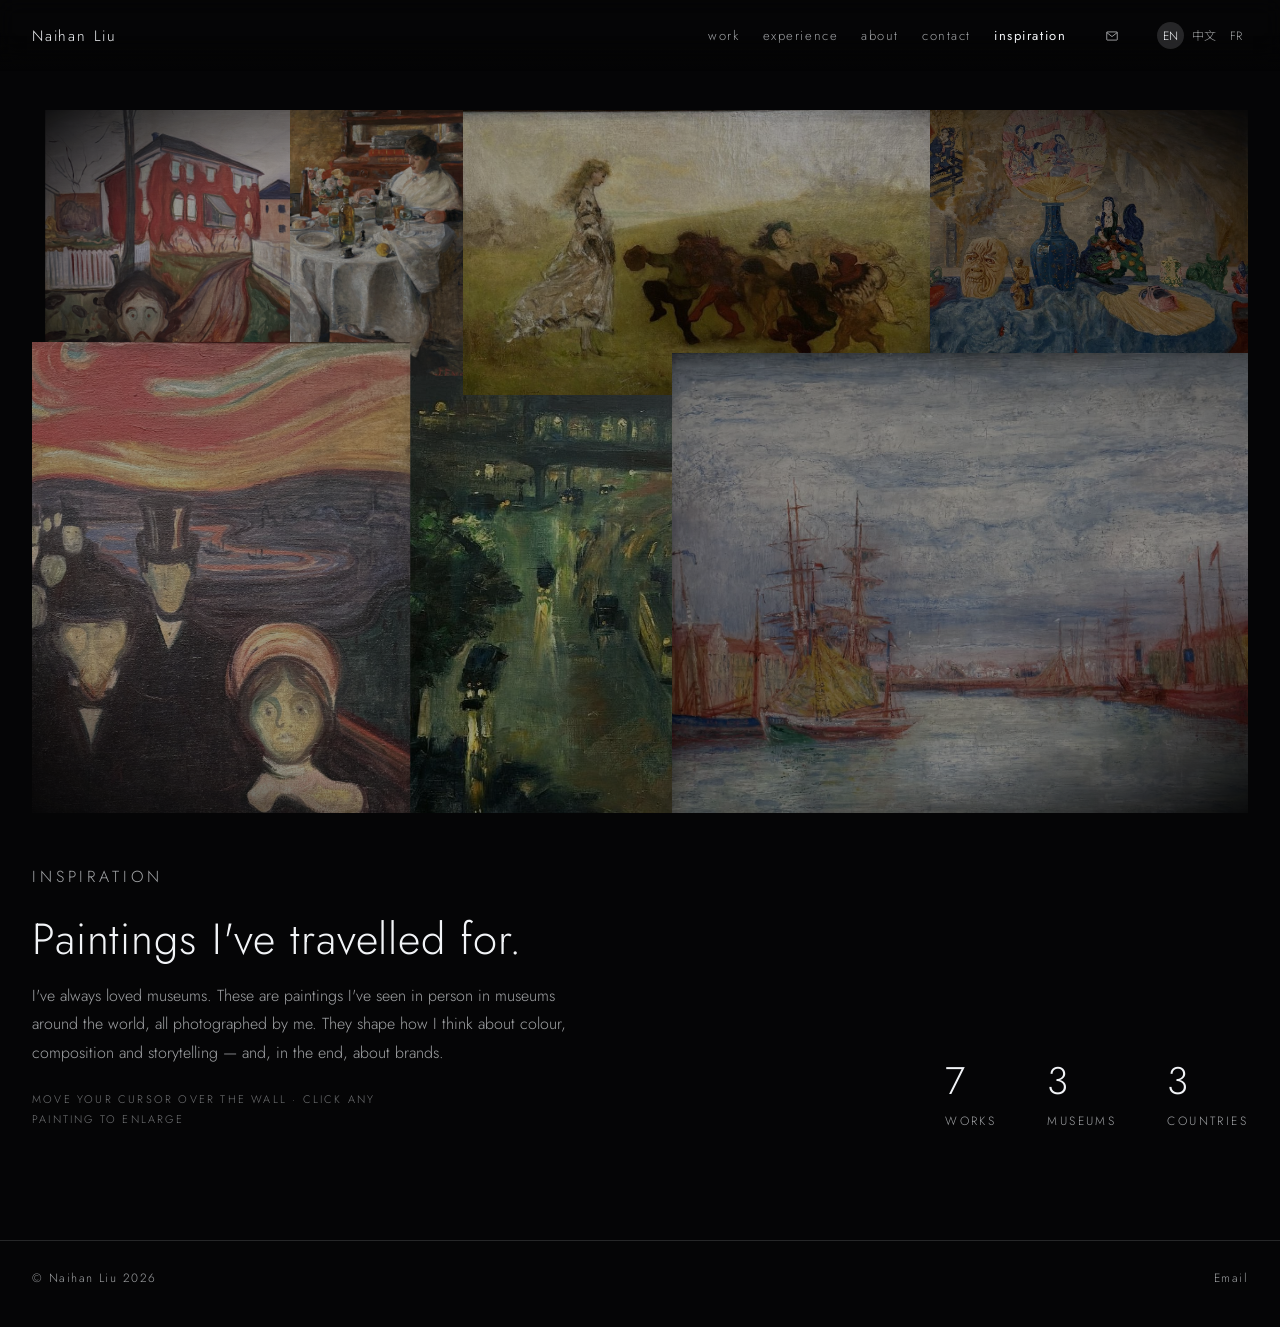
==== inspiration.html @ 90cc5fad "Add inspiration page: museum paintings collage with spotlight Co-Authored-By: Claude Opus 5.5 <norep" ====
<!doctype html>
<html lang="en" data-theme="dark">
<head>
<meta charset="utf-8">
<meta name="viewport" content="width=device-width, initial-scale=1">
<title>Inspiration — Naihan Liu</title>
<meta name="description" content="Paintings Naihan Liu has photographed in museums around the world.">
<link rel="canonical" href="https://naihan-liu.github.io/inspiration.html">
<meta property="og:title" content="Inspiration — Naihan Liu">
<meta property="og:url" content="https://naihan-liu.github.io/inspiration.html">
<link rel="preconnect" href="https://fonts.googleapis.com">
<link rel="preconnect" href="https://fonts.gstatic.com" crossorigin>
<link href="https://fonts.googleapis.com/css2?family=Jost:ital,wght@0,300;0,400;0,500;1,300&family=Noto+Sans+SC:wght@300;400&display=swap" rel="stylesheet">
<link rel="stylesheet" href="style.css">
<style>
  /* This page is always dark */
  :root[data-theme="dark"]{--paper:#050506;--card:#141518}
  header{background:linear-gradient(var(--paper) 40%,transparent)}
  .theme-btn{display:none}

  /* ============ Collage wall ============ */
  .wall-wrap{padding:110px var(--edge) 40px}
  .wall{position:relative;width:100%;
        -webkit-mask-image:radial-gradient(ellipse 75% 70% at 50% 50%,#000 72%,transparent 100%);
                mask-image:radial-gradient(ellipse 75% 70% at 50% 50%,#000 72%,transparent 100%)}
  .tile{position:absolute;display:block;padding:0;border:0;background:#111;cursor:zoom-in;overflow:hidden;
        filter:brightness(.62) saturate(.9);
        transform:translate(var(--dx),var(--dy)) scale(var(--s));
        opacity:0;transition:opacity 1.2s var(--ease),transform .7s var(--ease),filter .5s var(--ease),box-shadow .5s}
  .wall.ready .tile{opacity:1}
  .tile img{width:100%;height:100%;object-fit:cover;display:block}
  .tile .ph{width:100%;height:100%}
  .tile:hover,.tile:focus-visible{z-index:300!important;filter:none;
        transform:translate(var(--dx),var(--dy)) scale(calc(var(--s) * 1.06));box-shadow:0 30px 60px rgba(0,0,0,.7)}

  /* cursor spotlight */
  .spotlight{position:fixed;inset:0;z-index:40;pointer-events:none;opacity:0;transition:opacity 1.1s ease;--x:50vw;--y:50vh;
             background:radial-gradient(circle 260px at var(--x) var(--y),rgba(0,0,0,0) 0,rgba(0,0,0,0) 55%,rgba(0,0,0,.6) 100%)}
  .spotlight.on{opacity:1}
  .tip{position:fixed;z-index:60;pointer-events:none;padding:8px 12px;background:rgba(10,10,12,.82);backdrop-filter:blur(6px);
       color:#f2f4f7;font-size:12px;letter-spacing:.06em;line-height:1.5;border-radius:3px;opacity:0;transform:translate(14px,14px);
       transition:opacity .25s;max-width:280px}
  .tip.on{opacity:1}
  .tip i{font-style:italic}
  :lang(zh) .tip i{font-style:normal}
  .tip span{display:block;opacity:.6;font-size:11px;letter-spacing:.14em;text-transform:uppercase;margin-top:2px}

  /* caption under the wall */
  .outro{padding:10px var(--edge) 110px;display:grid;grid-template-columns:minmax(0,1fr) auto;gap:30px 60px;align-items:end}
  .outro h1{font-size:clamp(28px,3.4vw,46px);font-weight:300;letter-spacing:.02em;line-height:1.15;margin:12px 0 18px}
  :lang(zh) .outro h1{letter-spacing:.06em;line-height:1.35}
  .outro p{font-size:16px;line-height:1.8;color:var(--ink-soft);max-width:60ch}
  .counts{display:flex;gap:clamp(24px,4vw,56px)}
  .counts div{font-size:12px;letter-spacing:.2em;text-transform:uppercase;color:var(--ink-soft)}
  .counts strong{display:block;font-size:clamp(28px,3vw,42px);font-weight:300;color:var(--ink);margin-bottom:4px}
  .outro .hint{font-size:11px;letter-spacing:.2em;text-transform:uppercase;color:var(--ink-soft);opacity:.7;margin-top:22px}

  /* ============ Lightbox ============ */
  .lb{position:fixed;inset:0;z-index:90;background:rgba(5,5,6,.96);color:#f2f4f7;display:grid;grid-template-rows:1fr auto;
      opacity:0;pointer-events:none;transition:opacity .4s}
  .lb.open{opacity:1;pointer-events:auto}
  .lb-stage{position:relative;display:grid;place-items:center;padding:60px 70px 10px;min-height:0}
  .lb-stage img{max-width:100%;max-height:calc(100svh - 190px);object-fit:contain;box-shadow:0 30px 80px rgba(0,0,0,.6)}
  .lb-stage .ph{width:min(60vw,520px);max-height:100%}
  .lb-cap{text-align:center;padding:16px 20px 30px}
  .lb-cap .t{font-size:20px;font-style:italic}
  :lang(zh) .lb-cap .t{font-style:normal}
  .lb-cap .a{font-size:14px;opacity:.7;margin-top:4px}
  .lb-cap .n{font-size:15px;opacity:.85;max-width:60ch;margin:12px auto 0;line-height:1.7}
  .lb-cap .m{font-size:11px;letter-spacing:.2em;text-transform:uppercase;opacity:.6;margin-top:10px}
  .lb button{position:absolute;background:none;border:0;color:#f2f4f7;cursor:pointer;opacity:.7;transition:opacity .3s}
  .lb button:hover{opacity:1}
  .lb-close{top:18px;right:20px;font:inherit;font-size:12px;letter-spacing:.14em}
  .lb-prev,.lb-next{top:50%;transform:translateY(-50%);padding:20px}
  .lb-prev{left:10px}.lb-next{right:10px}
  .lb-prev svg,.lb-next svg{width:14px;height:42px}
  .lb-count{position:absolute;top:22px;left:24px;font-size:12px;letter-spacing:.14em;opacity:.6}

  @media (max-width:760px){
    .wall-wrap{padding-top:90px}
    .outro{grid-template-columns:1fr}
    .lb-stage{padding:56px 12px 6px}
    .lb-prev,.lb-next{display:none}
  }
  @media (hover:none){ .tile{filter:brightness(.85)} }
</style>
</head>
<body>
<a class="skip" href="#main" data-i18n="skip"></a>

<header>
  <a class="logo" href="index.html"></a>
  <nav>
    <div class="links">
      <a href="index.html#work" data-i18n="work"></a>
      <a href="index.html#experience" data-i18n="experience"></a>
      <a href="index.html#about" data-i18n="about"></a>
      <a href="index.html#contact" data-i18n="contact"></a>
      <a href="inspiration.html" class="active" data-i18n="inspiration"></a>
    </div>
    <div class="social" id="social"></div>
    <div class="lang" role="group" aria-label="Language"></div>
    <button class="theme-btn" id="themeBtn" aria-hidden="true" tabindex="-1"></button>
    <button class="menu-btn" id="menuBtn" data-i18n="menu"></button>
  </nav>
</header>

<div class="drawer" id="drawer">
  <button id="closeBtn" data-i18n="close"></button>
  <a href="index.html#work" data-i18n="work"></a><a href="index.html#experience" data-i18n="experience"></a><a href="index.html#about" data-i18n="about"></a><a href="index.html#contact" data-i18n="contact"></a><a href="inspiration.html" data-i18n="inspiration"></a>
  <div class="lang" role="group" aria-label="Language"></div>
</div>

<div class="spotlight" id="spot"></div>
<div class="tip" id="tip"></div>

<main id="main">
  <section class="wall-wrap"><div class="wall" id="wall"></div></section>
  <section class="outro">
    <div>
      <p class="label" data-i18n="label"></p>
      <h1 data-i18n-html="title"></h1>
      <p data-i18n="lede"></p>
      <p class="hint" data-i18n="hint"></p>
    </div>
    <div class="counts" id="counts"></div>
  </section>
</main>

<footer>
  <span id="copy"></span>
  <div class="row" id="footSocial"></div>
</footer>

<div class="lb" id="lb" role="dialog" aria-modal="true" aria-label="Artwork">
  <div class="lb-stage" id="lbStage"></div>
  <div class="lb-cap" id="lbCap"></div>
  <span class="lb-count" id="lbCount"></span>
  <button class="lb-close" id="lbClose"></button>
  <button class="lb-prev" id="lbPrev" aria-label="Previous"><svg viewBox="0 0 14 42" fill="none" stroke="currentColor" stroke-width="1.2"><path d="M12 1 2 21l10 20"/></svg></button>
  <button class="lb-next" id="lbNext" aria-label="Next"><svg viewBox="0 0 14 42" fill="none" stroke="currentColor" stroke-width="1.2"><path d="m2 1 10 20L2 41"/></svg></button>
</div>

<script>
/* =====================================================================
   ✏️  ARTWORKS — add one entry per photo.
   image:  "inspiration/filename.jpg"   ratio: width / height of the photo
   Any text can be a plain string or { en: "...", zh: "...", fr: "..." }.
   note (optional): a line about why you love it — shown in the enlarged view.
   The placeholders below (no image) only exist so the layout can be previewed.
   ===================================================================== */
const MUNCH = { en: "MUNCH", zh: "蒙克美术馆", fr: "MUNCH" };
const OSLO = { en: "Oslo", zh: "奥斯陆", fr: "Oslo" };
const KMSKA = { en: "KMSKA", zh: "安特卫普皇家美术馆", fr: "KMSKA" };
const ANTWERP = { en: "Antwerp", zh: "安特卫普", fr: "Anvers" };
const ANG = { en: "Alte Nationalgalerie", zh: "柏林老国家美术馆", fr: "Alte Nationalgalerie" };
const BERLIN = { en: "Berlin", zh: "柏林", fr: "Berlin" };
const ENSOR = { en: "James Ensor", zh: "詹姆斯·恩索尔", fr: "James Ensor" };
const ARTWORKS = [
  { image: "inspiration/munch-red-virginia-creeper.jpg", photo: "inspiration/munch-red-virginia-creeper-wall.jpg", ratio: 1.014,
    title: { en: "Red Virginia Creeper", zh: "红色爬山虎", fr: "Vigne vierge rouge" }, artist: { en: "Edvard Munch", zh: "爱德华·蒙克", fr: "Edvard Munch" },
    year: "1898–1900", museum: MUNCH, city: OSLO, country: "NO" },
  { image: "inspiration/ensor-oyster-eater.jpg", photo: "inspiration/ensor-oyster-eater-wall.jpg", ratio: 0.697,
    title: { en: "The Oyster Eater", zh: "吃牡蛎的女人", fr: "La Mangeuse d'huîtres" }, artist: ENSOR,
    year: "1882", museum: KMSKA, city: ANTWERP, country: "BE" },
  { image: "inspiration/muller-snow-white.jpg", photo: "inspiration/muller-snow-white-wall.jpg", ratio: 1.628,
    title: { en: "Snow White and the Seven Dwarfs", zh: "白雪公主与七个小矮人", fr: "Blanche-Neige et les sept nains" }, artist: { en: "Victor Müller", zh: "维克多·穆勒", fr: "Victor Müller" },
    year: "1870", museum: ANG, city: BERLIN, country: "DE" },
  { image: "inspiration/ensor-chinoiseries.jpg", photo: "inspiration/ensor-chinoiseries-wall.jpg", ratio: 1.295,
    title: { en: "Still Life with Chinoiseries", zh: "有中国风器物的静物", fr: "Nature morte aux chinoiseries" }, artist: ENSOR,
    year: "1906", museum: KMSKA, city: ANTWERP, country: "BE" },
  { image: "inspiration/munch-anxiety.jpg", photo: "inspiration/munch-anxiety-wall.jpg", ratio: 0.779,
    title: { en: "Anxiety", zh: "焦虑", fr: "L'Angoisse" }, artist: { en: "Edvard Munch", zh: "爱德华·蒙克", fr: "Edvard Munch" },
    year: "1894", museum: MUNCH, city: OSLO, country: "NO" },
  { image: "inspiration/ury-nollendorfplatz.jpg", photo: "inspiration/ury-nollendorfplatz-wall.jpg", ratio: 0.725,
    title: { en: "Nollendorfplatz at Night", zh: "夜晚的诺伦多夫广场", fr: "Nollendorfplatz la nuit" }, artist: { en: "Lesser Ury", zh: "莱塞·乌里", fr: "Lesser Ury" },
    year: "", museum: ANG, city: BERLIN, country: "DE" },
  { image: "inspiration/ensor-harbour.jpg", photo: "inspiration/ensor-harbour-wall.jpg", ratio: 1.257,
    title: { en: "Harbour", zh: "港口", fr: "Le Port" }, artist: ENSOR,
    year: "", museum: KMSKA, city: ANTWERP, country: "BE" },
];

const NAME = "Naihan Liu", EMAIL = "naihannn.liu@gmail.com";
const UI = {
  title_tag: { en: "Inspiration — Naihan Liu", zh: "灵感 — Naihan Liu", fr: "Inspiration — Naihan Liu" },
  skip: { en: "Skip to content", zh: "跳到正文", fr: "Aller au contenu" },
  work: { en: "work", zh: "作品", fr: "projets" },
  experience: { en: "experience", zh: "经历", fr: "parcours" },
  about: { en: "about", zh: "关于", fr: "à propos" },
  contact: { en: "contact", zh: "联系", fr: "contact" },
  inspiration: { en: "inspiration", zh: "灵感", fr: "inspiration" },
  menu: { en: "menu", zh: "菜单", fr: "menu" },
  close: { en: "close", zh: "关闭", fr: "fermer" },
  label: { en: "Inspiration", zh: "灵感", fr: "Inspiration" },
  title: { en: "Paintings I've travelled for.", zh: "那些让我专程奔赴的画。", fr: "Les tableaux pour lesquels j'ai voyagé." },
  lede: { en: "I've always loved museums. These are paintings I've seen in person in museums around the world, all photographed by me. They shape how I think about colour, composition and storytelling — and, in the end, about brands.",
          zh: "我一直很爱逛博物馆。这里是我在世界各地的博物馆亲眼看过、亲手拍下的画。它们影响着我对色彩、构图和叙事的理解，最终也影响着我对品牌的理解。",
          fr: "J'aime les musées depuis toujours. Voici des tableaux que j'ai vus de mes propres yeux dans des musées du monde entier, tous photographiés par moi-même. Ils nourrissent ma façon de penser la couleur, la composition et la narration — et, au fond, les marques." },
  hint: { en: "Move your cursor over the wall · click any painting to enlarge", zh: "移动鼠标探索 · 点击任意一幅画查看大图", fr: "Déplacez le curseur sur le mur · cliquez sur un tableau pour l'agrandir" },
  hintTouch: { en: "Tap any painting to enlarge", zh: "点击任意一幅画查看大图", fr: "Touchez un tableau pour l'agrandir" },
  works: { en: "works", zh: "幅作品", fr: "œuvres" },
  museums: { en: "museums", zh: "座博物馆", fr: "musées" },
  countries: { en: "countries", zh: "个国家", fr: "pays" },
};
/* ===================================================================== */

const LANGS = [['en','EN','en'],['zh','中文','zh-CN'],['fr','FR','fr']];
const codes = LANGS.map(l => l[0]);
let lang = (() => {
  const q = new URLSearchParams(location.search).get('lang'); if (codes.includes(q)) return q;
  try { const s = localStorage.getItem('lang'); if (codes.includes(s)) return s; } catch(e){}
  const n = (navigator.language || 'en').slice(0,2).toLowerCase();
  return codes.includes(n) ? n : 'en';
})();
const t = v => (v && typeof v === 'object' && !Array.isArray(v)) ? (v[lang] ?? v.en) : (v ?? '');
const $ = id => document.getElementById(id);
const key = v => typeof v === 'object' ? v.en : v;
const hoverable = matchMedia('(hover:hover)').matches;
// placeholder "painting": layered gradients so the wall reads like a collage before photos arrive
const phBg = (c,i) => `radial-gradient(circle at ${20+(i*37)%60}% ${25+(i*53)%50}%, ${c[1]}cc, transparent 55%), linear-gradient(${(i*47)%180}deg, ${c[0]}, ${c[1]}66)`;

// header / footer
const EMAIL_ICON = '<svg viewBox="0 0 24 24" fill="none" stroke="currentColor" stroke-width="1.6"><rect x="3" y="5" width="18" height="14" rx="1"/><path d="m3 6 9 7 9-7"/></svg>';
document.querySelector('.logo').textContent = NAME;
$('social').innerHTML = `<a href="mailto:${EMAIL}" aria-label="Email">${EMAIL_ICON}</a>`;
$('footSocial').innerHTML = `<a href="mailto:${EMAIL}">Email</a>`;
$('copy').textContent = `© ${NAME} ${new Date().getFullYear()}`;
document.querySelectorAll('.lang').forEach(g => {
  g.innerHTML = LANGS.map(([c,l]) => `<button type="button" data-lang="${c}">${l}</button>`).join('');
  g.onclick = e => { const c = e.target.dataset && e.target.dataset.lang; if (c) setLang(c); };
});

// ---------- collage layout ----------
function rng(seed){ return () => { seed = (seed * 16807) % 2147483647; return (seed - 1) / 2147483646; }; }
const tiles = ARTWORKS.map((a,i) => {
  const b = document.createElement('button');
  b.className = 'tile'; b.type = 'button'; b.dataset.i = i;
  b.innerHTML = a.image ? `<img src="${a.image}" alt="" loading="lazy">` : `<div class="ph" style="background:${phBg(a.color,i)}"></div>`;
  b.onclick = () => openLB(i);
  b.onmouseenter = () => showTip(a); b.onmouseleave = hideTip;
  b.onfocus = () => showTip(a, b); b.onblur = hideTip;
  $('wall').appendChild(b);
  return b;
});
function pack(W, base, commit){
  const R = rng(7);
  let y = 0, i = 0;
  while (i < ARTWORKS.length){
    const target = base * (.7 + R()*.6);                      // varied row heights
    let row = [], sum = 0;
    while (i < ARTWORKS.length && (sum * target < W || row.length < 2)){ row.push(i); sum += ARTWORKS[i].ratio || 1; i++; }
    const last = i >= ARTWORKS.length && sum * target < W * .7;
    const h = last ? target : W / sum;
    let x = last ? (W - sum*h)/2 : 0;
    row.forEach(k => {
      const w = (ARTWORKS[k].ratio || 1) * h, j1 = R(), j2 = R(), j3 = R(), j4 = R();
      if (commit){
        const el = tiles[k];
        el.style.left = x+'px'; el.style.top = y+'px'; el.style.width = w+'px'; el.style.height = h+'px';
        el.style.setProperty('--dx', ((j1-.5) * h * .18).toFixed(1)+'px');   // jitter → overlapping collage
        el.style.setProperty('--dy', ((j2-.5) * h * .22).toFixed(1)+'px');
        el.style.setProperty('--s', (1.03 + j3*.1).toFixed(3));
        el.style.zIndex = Math.floor(j4*100);
      }
      x += w;
    });
    y += h;
  }
  return y;
}
function layout(){
  const W = $('wall').clientWidth;
  // aim for a wall roughly one screen tall (like a moodboard poster)
  const goal = W < 600 ? W * 1.45 : Math.min(W * .6, innerHeight * .88);
  let lo = 20, hi = W;
  for (let n = 0; n < 30; n++){ const mid = (lo+hi)/2; pack(W, mid, false) > goal ? hi = mid : lo = mid; }
  $('wall').style.height = pack(W, lo, true) + 'px';
}
layout();
requestAnimationFrame(() => $('wall').classList.add('ready'));
let rt; addEventListener('resize', () => { clearTimeout(rt); rt = setTimeout(layout, 120); });

// ---------- spotlight + tooltip ----------
const spot = $('spot'), tip = $('tip');
if (hoverable){
  addEventListener('pointermove', e => {
    spot.style.setProperty('--x', e.clientX+'px'); spot.style.setProperty('--y', e.clientY+'px');
    tip.style.left = e.clientX+'px'; tip.style.top = e.clientY+'px';
    const r = $('wall').getBoundingClientRect();
    spot.classList.toggle('on', e.clientY > r.top && e.clientY < r.bottom && e.clientX > r.left && e.clientX < r.right);
  });
  document.addEventListener('pointerleave', () => spot.classList.remove('on'));
}
function showTip(a, el){
  if (!hoverable && !el) return;
  tip.innerHTML = `<i>${t(a.title)}</i>${a.artist ? ' — '+t(a.artist) : ''}<span>${[t(a.museum), t(a.city)].filter(Boolean).join(' · ')}</span>`;
  if (el){ const r = el.getBoundingClientRect(); tip.style.left = r.left+'px'; tip.style.top = r.bottom+'px'; }
  tip.classList.add('on');
}
function hideTip(){ tip.classList.remove('on'); }

// ---------- counts ----------
function renderCounts(){
  const n = new Set(ARTWORKS.map(a => key(a.museum)+'|'+key(a.city))).size;
  const c = new Set(ARTWORKS.map(a => key(a.country))).size;
  $('counts').innerHTML = [[ARTWORKS.length, UI.works],[n, UI.museums],[c, UI.countries]]
    .map(([v,l]) => `<div><strong>${v}</strong>${t(l)}</div>`).join('');
}

// ---------- lightbox ----------
let cur = 0, lastFocus;
function showLB(i){
  cur = i; const a = ARTWORKS[i];
  $('lbStage').innerHTML = a.image ? `<img src="${a.photo || a.image}" alt="${t(a.title)}${a.artist ? ' — '+t(a.artist) : ''}">`
    : `<div class="ph" style="aspect-ratio:${a.ratio||1};background:${phBg(a.color,i)}"></div>`;
  $('lbCap').innerHTML = `<div class="t">${t(a.title)}</div><div class="a">${t(a.artist)}${a.year?', '+a.year:''}</div>
    ${a.note ? `<p class="n">${t(a.note)}</p>` : ''}<div class="m">${[t(a.museum), t(a.city)].filter(Boolean).join(' · ')}</div>`;
  $('lbCount').textContent = `${i+1} / ${ARTWORKS.length}`;
}
function openLB(i){ lastFocus = document.activeElement; hideTip(); showLB(i); $('lb').classList.add('open'); document.body.style.overflow='hidden'; $('lbClose').focus(); }
function closeLB(){ if (!$('lb').classList.contains('open')) return; $('lb').classList.remove('open'); document.body.style.overflow=''; lastFocus && lastFocus.focus(); }
const step = d => showLB((cur + d + ARTWORKS.length) % ARTWORKS.length);
$('lbClose').onclick = closeLB; $('lbPrev').onclick = () => step(-1); $('lbNext').onclick = () => step(1);
$('lbStage').onclick = e => { if (e.target === $('lbStage')) closeLB(); };
addEventListener('keydown', e => {
  if (!$('lb').classList.contains('open')) return;
  if (e.key === 'Escape') closeLB(); if (e.key === 'ArrowLeft') step(-1); if (e.key === 'ArrowRight') step(1);
});
let sx = null;
$('lb').addEventListener('touchstart', e => sx = e.touches[0].clientX, {passive:true});
$('lb').addEventListener('touchend', e => { if (sx === null) return; const dx = e.changedTouches[0].clientX - sx; if (Math.abs(dx) > 50) step(dx < 0 ? 1 : -1); sx = null; });

// ---------- language ----------
function render(){
  document.documentElement.lang = LANGS.find(l => l[0]===lang)[2];
  document.title = t(UI.title_tag);
  document.querySelectorAll('[data-i18n]').forEach(el => el.textContent = t(UI[el.dataset.i18n]));
  document.querySelectorAll('[data-i18n-html]').forEach(el => el.innerHTML = t(UI[el.dataset.i18nHtml]));
  if (!hoverable) document.querySelector('.hint').textContent = t(UI.hintTouch);
  document.querySelectorAll('.lang button').forEach(b => b.setAttribute('aria-pressed', b.dataset.lang === lang));
  tiles.forEach((b,i) => b.setAttribute('aria-label', [t(ARTWORKS[i].title), t(ARTWORKS[i].artist)].filter(Boolean).join(' — ')));
  $('lbClose').textContent = t(UI.close) + ' ✕';
  renderCounts();
  if ($('lb').classList.contains('open')) showLB(cur);
}
function setLang(c){
  if (c === lang) return; lang = c;
  try { localStorage.setItem('lang', c); } catch(e){}
  const u = new URL(location.href); u.searchParams.set('lang', c); try { history.replaceState(null,'',u); } catch(e){}
  render();
}
render();

// mobile menu
$('menuBtn').onclick = () => $('drawer').classList.add('open');
$('closeBtn').onclick = () => $('drawer').classList.remove('open');
</script>
</body>
</html>
---- style.css ----
/* ============ Design tokens ============ */
  :root{
    --paper:#e7eaee;
    --card:#d8dce1;
    --ink:#1d1f22;
    --ink-soft:rgba(29,31,34,.62);
    --hairline:rgba(29,31,34,.12);
    --accent:#2f5bff;
    --edge:max(calc((100vw - 1560px)/2), clamp(16px,2.5vw,64px));
    --gap:clamp(10px,1vw,14px);
    --ease:cubic-bezier(.23,1,.32,1);
    --font:"Futura","Jost","Avenir Next",system-ui,"PingFang SC","Noto Sans SC",sans-serif;
  }
  @media (prefers-color-scheme: dark){
    :root:not([data-theme="light"]){
      --paper:#121417; --card:#1d2024; --ink:#f2f4f7;
      --ink-soft:rgba(242,244,247,.66); --hairline:rgba(242,244,247,.14);
    }
  }
  :root[data-theme="dark"]{
    --paper:#121417; --card:#1d2024; --ink:#f2f4f7;
    --ink-soft:rgba(242,244,247,.66); --hairline:rgba(242,244,247,.14);
  }

  *{box-sizing:border-box;margin:0;padding:0}
  html{scroll-behavior:smooth}
  body{background:var(--paper);color:var(--ink);font-family:var(--font);font-weight:300;
       -webkit-font-smoothing:antialiased;overflow-x:hidden;transition:background .4s,color .4s}
  a{color:inherit;text-decoration:none}
  img,video{display:block;max-width:100%}
  section{scroll-margin-top:70px}
  .skip{position:absolute;left:-999px}
  .skip:focus{left:16px;top:16px;z-index:99;background:var(--ink);color:var(--paper);padding:8px 12px}

  /* ============ Header ============ */
  header{position:fixed;inset:0 0 auto;z-index:50;display:flex;align-items:center;justify-content:space-between;
         padding:22px var(--edge);background:linear-gradient(var(--paper) 40%, transparent)}
  header::before{content:"";position:absolute;inset:0;z-index:-1;backdrop-filter:blur(10px);
         -webkit-mask:linear-gradient(#000 50%,transparent);mask:linear-gradient(#000 50%,transparent)}
  .logo{font-size:15px;letter-spacing:.12em}
  nav{display:flex;align-items:center;gap:clamp(16px,3vw,48px)}
  .links{display:flex;gap:clamp(14px,1.8vw,26px);font-size:13px;letter-spacing:.12em}
  .links a{color:var(--ink-soft);transition:color .3s}
  .links a:hover,.links a.active{color:var(--ink);font-weight:400}
  .social{display:flex;gap:22px}
  .social a{color:var(--ink-soft);display:grid;place-items:center;transition:color .3s,transform .3s var(--ease)}
  .social a:hover{color:var(--ink);transform:translateY(-2px)}
  .social svg{width:14px;height:14px}
  .theme-btn{background:none;border:0;color:var(--ink-soft);cursor:pointer;display:grid;place-items:center}
  .theme-btn:hover{color:var(--ink)}
  .theme-btn svg{width:15px;height:15px}

  /* ============ Hero ============ */
  .hero{min-height:100svh;display:flex;flex-direction:column;align-items:center;justify-content:center;
        padding:110px var(--edge) 90px;position:relative;text-align:center}
  .tagline{font-size:12px;letter-spacing:.24em;text-transform:uppercase;color:var(--ink-soft);margin-bottom:clamp(18px,3vw,36px);line-height:1.8}
  .stage{position:relative;width:100%;display:grid;place-items:center}
  .big-name{position:absolute;top:-.12em;left:50%;transform:translateX(-50%);
            font-size:clamp(56px,10vw,150px);font-weight:500;letter-spacing:.05em;white-space:nowrap;
            color:var(--accent);filter:blur(7px);opacity:.75;pointer-events:none;
            animation:breathe 7s ease-in-out infinite}
  @keyframes breathe{50%{filter:blur(11px);opacity:.55}}
  .carousel{position:relative;width:min(460px,72vw);aspect-ratio:1.18;margin-top:clamp(40px,6vw,70px)}
  .slide{position:absolute;inset:0;border-radius:6px;overflow:hidden;opacity:0;
         transform:translateY(14px) rotate(-1.5deg) scale(.97);
         transition:opacity .9s var(--ease),transform .9s var(--ease);
         box-shadow:0 30px 60px -20px rgba(20,30,60,.35),0 8px 18px -8px rgba(20,30,60,.25)}
  .slide.on{opacity:1;transform:none}
  .slide img{width:100%;height:100%;object-fit:cover}
  .arrow{position:absolute;top:50%;transform:translateY(-50%);background:none;border:0;cursor:pointer;
         color:var(--ink);opacity:.7;padding:20px;transition:opacity .3s,transform .4s var(--ease)}
  .arrow:hover{opacity:1}
  .arrow svg{width:14px;height:42px}
  .prev{left:clamp(-140px,-14vw,-40px)} .prev:hover{transform:translate(-4px,-50%)}
  .next{right:clamp(-140px,-14vw,-40px)} .next:hover{transform:translate(4px,-50%)}
  .caption{margin-top:34px;font-size:12px;letter-spacing:.24em;text-transform:uppercase;color:var(--ink-soft);min-height:1em}
  .scroll-cue{position:absolute;bottom:42px;left:50%;transform:translateX(-50%);color:var(--ink-soft);animation:cue 2.4s ease-in-out infinite}
  .scroll-cue svg{width:32px;height:14px}
  @keyframes cue{50%{transform:translate(-50%,6px)}}

  /* placeholder slides / cards (remove once real photos are added) */
  .ph{position:relative;height:100%;display:flex;flex-direction:column;justify-content:flex-end;padding:clamp(18px,3vw,36px);color:#fff;text-align:left}
  .ph b{font-weight:400;font-size:clamp(26px,3.4vw,52px);letter-spacing:.02em;line-height:1}
  .ph i{font-style:normal;font-size:12px;letter-spacing:.24em;text-transform:uppercase;opacity:.75;margin-bottom:10px}
  .ph .stat{position:absolute;top:clamp(18px,3vw,36px);right:clamp(18px,3vw,36px);text-align:right;font-size:12px;letter-spacing:.14em;opacity:.85}
  .ph .stat strong{display:block;font-weight:400;font-size:clamp(22px,2.6vw,38px);letter-spacing:.02em}
  .slide .ph{justify-content:center;align-items:center;text-align:center}
  .slide .ph b{font-size:clamp(34px,5vw,60px);letter-spacing:.12em;text-transform:uppercase;font-weight:300}

  /* ============ Sections ============ */
  .section{padding:40px var(--edge) 110px}
  .label{font-size:12px;letter-spacing:.24em;text-transform:uppercase;color:var(--ink-soft);margin-bottom:22px}

  /* Projects grid */
  .grid{display:grid;grid-template-columns:1fr 1fr;gap:var(--gap);align-items:start}
  .col{display:flex;flex-direction:column;gap:var(--gap)}
  .card{position:relative;display:block;overflow:hidden;border-radius:3px;background:var(--card);cursor:pointer;
        border:0;font:inherit;text-align:left;width:100%;color:inherit;
        opacity:0;transform:translateY(40px);transition:opacity 1s var(--ease),transform 1s var(--ease)}
  .card.in{opacity:1;transform:none}
  .card .media{width:100%;transition:transform 1.2s var(--ease)}
  .card .media img,.card .media video{width:100%;height:100%;object-fit:cover}
  .card:hover .media{transform:scale(1.03)}
  .card::after{content:"";position:absolute;inset:0;background:linear-gradient(transparent 55%,rgba(0,0,0,.5));opacity:0;transition:opacity .5s}
  .card:hover::after,.card:focus-visible::after{opacity:1}
  .meta{position:absolute;left:0;right:0;bottom:0;z-index:2;display:flex;justify-content:space-between;align-items:end;gap:12px;
        padding:16px 16px 14px;color:#fff;font-size:14px;letter-spacing:.04em;opacity:0;transform:translateY(8px);
        transition:opacity .5s var(--ease),transform .5s var(--ease)}
  .meta small{font-size:13px;opacity:.85}
  .card:hover .meta,.card:focus-visible .meta{opacity:1;transform:none}
  .card:hover .ph b,.card:hover .ph i{opacity:0}
  .ph b,.ph i{transition:opacity .4s}

  /* Experience list */
  .xp{border-top:1px solid var(--hairline)}
  .xp-row{display:grid;grid-template-columns:200px minmax(0,1fr) auto;gap:24px;align-items:baseline;
          padding:22px 0;border-bottom:1px solid var(--hairline);transition:padding .5s var(--ease)}
  .xp-row:hover{padding-left:10px}
  .xp-date{font-size:13px;letter-spacing:.08em;color:var(--ink-soft)}
  .xp-co{font-size:clamp(20px,2vw,26px);font-weight:400;letter-spacing:.02em}
  .xp-role{display:block;font-size:15px;color:var(--ink-soft);margin-top:4px}
  .xp-loc{font-size:12px;letter-spacing:.2em;text-transform:uppercase;color:var(--ink-soft)}

  /* About */
  .about{display:grid;grid-template-columns:minmax(0,.8fr) minmax(0,1.4fr);gap:clamp(24px,5vw,80px);align-items:start}
  .portrait{width:100%;max-width:380px;aspect-ratio:4/5;object-fit:cover;border-radius:4px;
            filter:grayscale(.15);box-shadow:0 30px 60px -24px rgba(20,30,60,.35)}
  .about h2{font-size:clamp(30px,3.6vw,48px);font-weight:400;letter-spacing:.02em;line-height:1.15;margin-bottom:24px}
  .about p{font-size:17px;line-height:1.75;color:var(--ink-soft);max-width:62ch}
  .about p+p{margin-top:1em}
  .facts{display:grid;grid-template-columns:repeat(auto-fit,minmax(200px,1fr));gap:28px 40px;margin-top:40px;padding-top:32px;border-top:1px solid var(--hairline)}
  .facts h3{font-size:12px;font-weight:400;letter-spacing:.24em;text-transform:uppercase;color:var(--ink-soft);margin-bottom:12px}
  .facts li{list-style:none;font-size:15px;line-height:1.7}
  .facts li span{color:var(--ink-soft)}

  /* Contact */
  .contact{text-align:center;padding:120px var(--edge) 140px}
  .avail{display:inline-flex;align-items:center;gap:10px;font-size:12px;letter-spacing:.24em;text-transform:uppercase;color:var(--ink-soft)}
  .avail::before{content:"";width:7px;height:7px;border-radius:50%;background:#2fbf71;box-shadow:0 0 0 0 rgba(47,191,113,.6);animation:pulse 2s infinite}
  @keyframes pulse{70%{box-shadow:0 0 0 9px rgba(47,191,113,0)}100%{box-shadow:0 0 0 0 rgba(47,191,113,0)}}
  .contact h2{font-size:clamp(36px,6vw,84px);font-weight:300;letter-spacing:.03em;margin:22px 0 30px;line-height:1.05}
  .contact a.mail{font-size:clamp(16px,1.6vw,20px);letter-spacing:.08em;border-bottom:1px solid var(--hairline);padding-bottom:6px;transition:border-color .3s}
  .contact a.mail:hover{border-color:var(--ink)}

  footer{display:flex;justify-content:space-between;flex-wrap:wrap;gap:16px;padding:28px var(--edge) 40px;
         border-top:1px solid var(--hairline);font-size:12px;letter-spacing:.12em;color:var(--ink-soft)}
  footer .row{display:flex;gap:22px;flex-wrap:wrap}
  footer a:hover{color:var(--ink)}

  /* ============ Project modal ============ */
  .modal{position:fixed;inset:0;z-index:80;display:grid;place-items:center;padding:20px;
         background:rgba(15,17,20,.4);backdrop-filter:blur(8px);opacity:0;pointer-events:none;transition:opacity .4s}
  .modal.open{opacity:1;pointer-events:auto}
  .sheet{position:relative;background:var(--paper);color:var(--ink);width:min(820px,100%);max-height:88vh;overflow:auto;border-radius:6px;
         transform:translateY(24px);transition:transform .6s var(--ease);box-shadow:0 40px 80px -30px rgba(0,0,0,.5)}
  .modal.open .sheet{transform:none}
  .sheet .cover{aspect-ratio:2.2}
  .sheet .cover img,.sheet .cover video{width:100%;height:100%;object-fit:cover}
  .cover-cap{padding:12px clamp(22px,4vw,44px) 0;font-size:12px;letter-spacing:.14em;color:var(--ink-soft)}
  .sheet .body{padding:clamp(22px,4vw,44px)}
  .sheet .kicker{font-size:12px;letter-spacing:.24em;text-transform:uppercase;color:var(--ink-soft)}
  .sheet h3{font-size:clamp(26px,3vw,38px);font-weight:400;margin:10px 0 6px}
  .sheet .role{color:var(--ink-soft);font-size:15px}
  .stats{display:flex;flex-wrap:wrap;gap:16px 40px;margin:26px 0;padding:20px 0;border-top:1px solid var(--hairline);border-bottom:1px solid var(--hairline)}
  .stats div{font-size:12px;letter-spacing:.14em;text-transform:uppercase;color:var(--ink-soft)}
  .stats strong{display:block;font-size:26px;font-weight:400;letter-spacing:.02em;color:var(--ink);text-transform:none;margin-bottom:2px}
  .sheet ul{padding-left:18px}
  .sheet li{font-size:16px;line-height:1.7;color:var(--ink-soft);margin-bottom:8px}
  .close{position:absolute;top:14px;right:14px;z-index:2;background:var(--paper);border:1px solid var(--hairline);
         color:var(--ink);border-radius:999px;font:inherit;font-size:12px;letter-spacing:.14em;padding:7px 14px;cursor:pointer}

  /* ============ Mobile ============ */
  .menu-btn{display:none;background:none;border:0;color:var(--ink);font:inherit;font-size:13px;letter-spacing:.12em;cursor:pointer}
  .drawer{position:fixed;inset:0;z-index:60;background:var(--paper);display:flex;flex-direction:column;justify-content:center;
          padding:0 32px;gap:22px;font-size:32px;letter-spacing:.06em;opacity:0;pointer-events:none;transition:opacity .4s}
  .drawer.open{opacity:1;pointer-events:auto}
  .drawer > button{position:absolute;top:22px;right:20px;background:none;border:0;color:var(--ink);font:inherit;font-size:13px;letter-spacing:.12em}
  @media (max-width:760px){
    .links,.social{display:none}
    .menu-btn{display:block}
    .grid{grid-template-columns:1fr}
    .about{grid-template-columns:1fr}
    .portrait{max-width:260px}
    .prev{left:-34px}.next{right:-34px}
    .meta{opacity:1;transform:none}
    .card::after{opacity:1}
    .card .ph b,.card .ph i{opacity:0}
    .xp-row{grid-template-columns:1fr;gap:6px}
    .xp-loc{order:-1}
  }
  @media (prefers-reduced-motion:reduce){*{animation:none!important;transition:none!important}.card{opacity:1;transform:none}}
  /* ============ Language switch ============ */
  .lang{display:flex;gap:2px;font-size:12px;letter-spacing:.08em}
  .lang button{background:none;border:0;font:inherit;color:var(--ink-soft);cursor:pointer;padding:4px 6px;border-radius:999px;transition:color .3s,background .3s}
  .lang button:hover{color:var(--ink)}
  .lang button[aria-pressed="true"]{color:var(--ink);background:var(--hairline)}
  .drawer .lang{font-size:15px;margin-top:20px}
  :lang(zh) .about h2{letter-spacing:.04em;line-height:1.35}
  :lang(zh) .about p,:lang(zh) .sheet li{line-height:1.9}
  :lang(zh) .contact h2{letter-spacing:.08em;line-height:1.3}
  @media (max-width:760px){ header .lang{display:none} }
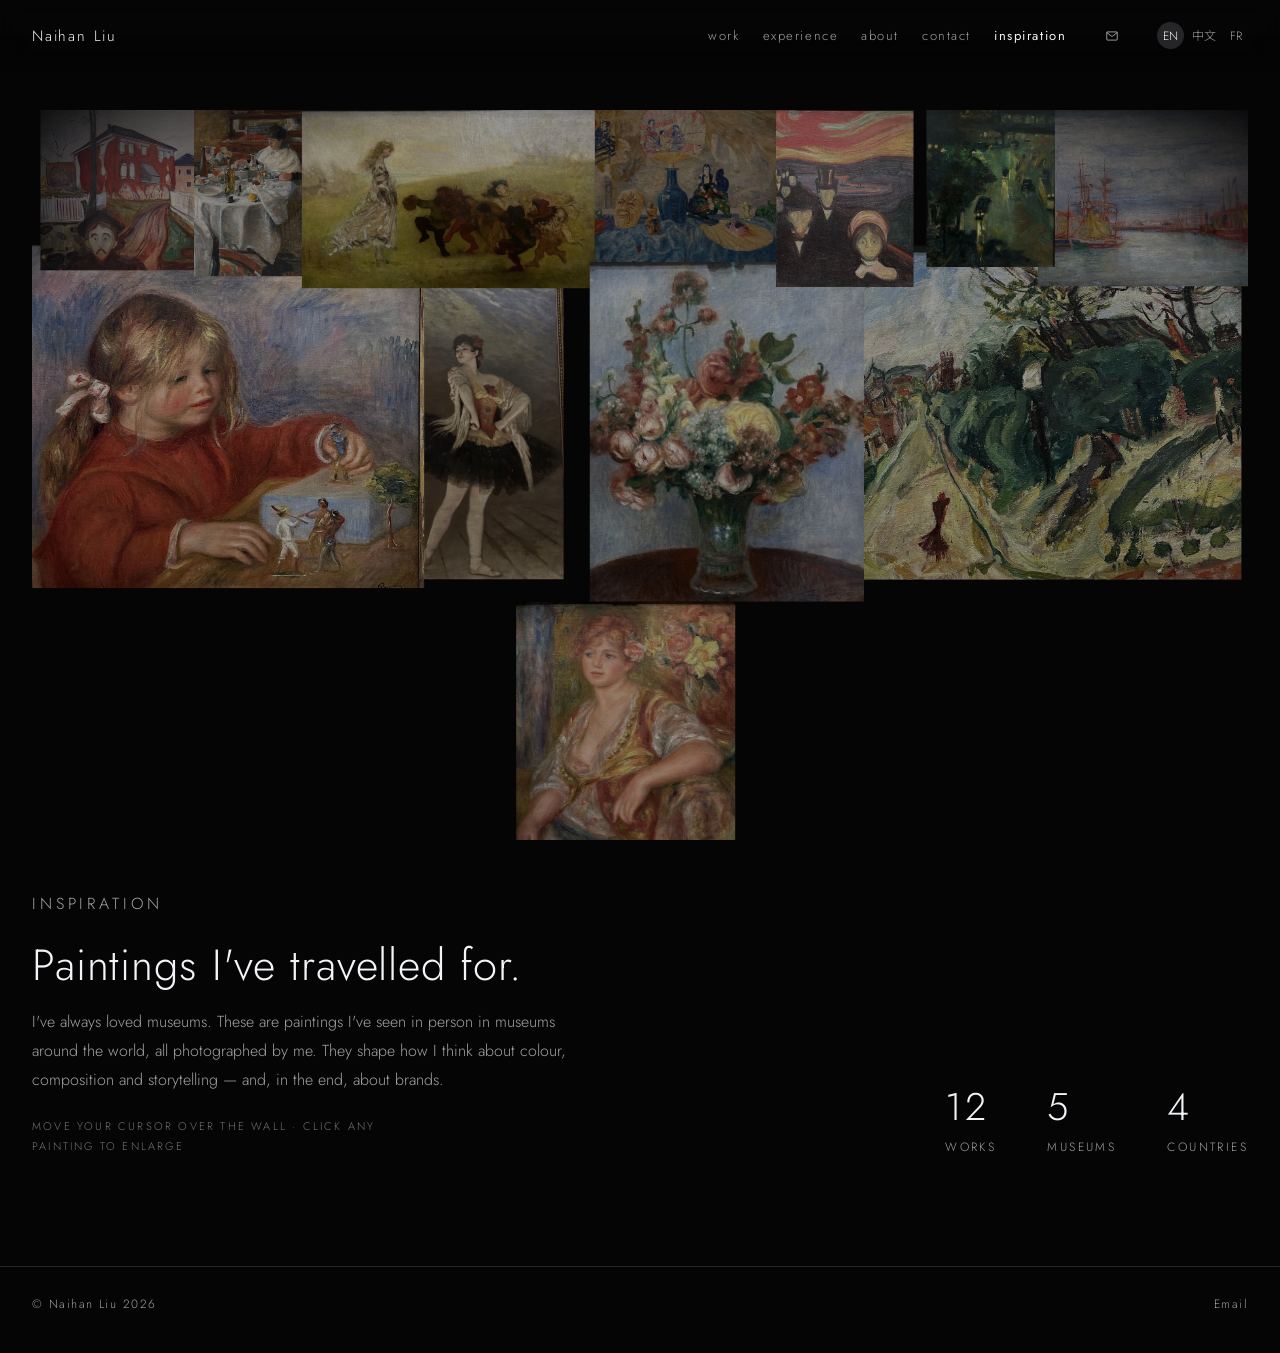
==== commit 036376bd: "Inspiration: add Paris paintings (Orangerie, Palais Garnier) Co-Authored-By: Claude Opus 5.5 <norepl" ====
--- a/inspiration.html
+++ b/inspiration.html
@@ -156,6 +156,9 @@
 const ANG = { en: "Alte Nationalgalerie", zh: "柏林老国家美术馆", fr: "Alte Nationalgalerie" };
 const BERLIN = { en: "Berlin", zh: "柏林", fr: "Berlin" };
 const ENSOR = { en: "James Ensor", zh: "詹姆斯·恩索尔", fr: "James Ensor" };
+const PARIS = { en: "Paris", zh: "巴黎", fr: "Paris" };
+const ORANGERIE = { en: "Musée de l'Orangerie", zh: "橘园美术馆", fr: "Musée de l'Orangerie" };
+const RENOIR = { en: "Pierre-Auguste Renoir", zh: "皮埃尔-奥古斯特·雷诺阿", fr: "Pierre-Auguste Renoir" };
 const ARTWORKS = [
   { image: "inspiration/munch-red-virginia-creeper.jpg", photo: "inspiration/munch-red-virginia-creeper-wall.jpg", ratio: 1.014,
     title: { en: "Red Virginia Creeper", zh: "红色爬山虎", fr: "Vigne vierge rouge" }, artist: { en: "Edvard Munch", zh: "爱德华·蒙克", fr: "Edvard Munch" },
@@ -178,6 +181,21 @@
   { image: "inspiration/ensor-harbour.jpg", photo: "inspiration/ensor-harbour-wall.jpg", ratio: 1.257,
     title: { en: "Harbour", zh: "港口", fr: "Le Port" }, artist: ENSOR,
     year: "", museum: KMSKA, city: ANTWERP, country: "BE" },
+  { image: "inspiration/renoir-claude-playing.jpg", photo: "inspiration/renoir-claude-playing-wall.jpg", ratio: 1.227,
+    title: { en: "Claude Renoir Playing", zh: "玩耍的克劳德·雷诺阿", fr: "Claude Renoir, jouant" }, artist: RENOIR,
+    year: "c. 1905", museum: ORANGERIE, city: PARIS, country: "FR" },
+  { image: "inspiration/garnier-la-maladetta.jpg", photo: "inspiration/garnier-la-maladetta-wall.jpg", ratio: 0.542,
+    title: { en: "La Maladetta (ballet)", zh: "《La Maladetta》（芭蕾）", fr: "La Maladetta (ballet)" }, artist: "",
+    year: "", museum: { en: "Palais Garnier", zh: "巴黎歌剧院（加尼叶宫）", fr: "Palais Garnier" }, city: PARIS, country: "FR" },
+  { image: "inspiration/renoir-flowers-in-a-vase.jpg", photo: "inspiration/renoir-flowers-in-a-vase-wall.jpg", ratio: 0.806,
+    title: { en: "Flowers in a Vase", zh: "花瓶中的花", fr: "Fleurs dans un vase" }, artist: RENOIR,
+    year: "", museum: ORANGERIE, city: PARIS, country: "FR" },
+  { image: "inspiration/soutine-landscape.jpg", photo: "inspiration/soutine-landscape-wall.jpg", ratio: 1.367,
+    title: { en: "Landscape", zh: "风景", fr: "Paysage" }, artist: { en: "Chaïm Soutine", zh: "柴姆·苏丁", fr: "Chaïm Soutine" },
+    year: "", museum: ORANGERIE, city: PARIS, country: "FR" },
+  { image: "inspiration/renoir-blonde-woman-rose.jpg", photo: "inspiration/renoir-blonde-woman-rose-wall.jpg", ratio: 0.826,
+    title: { en: "Blonde Woman with a Rose", zh: "戴玫瑰的金发女子", fr: "Femme blonde à la rose" }, artist: RENOIR,
+    year: "", museum: ORANGERIE, city: PARIS, country: "FR" },
 ];
 
 const NAME = "Naihan Liu", EMAIL = "naihannn.liu@gmail.com";
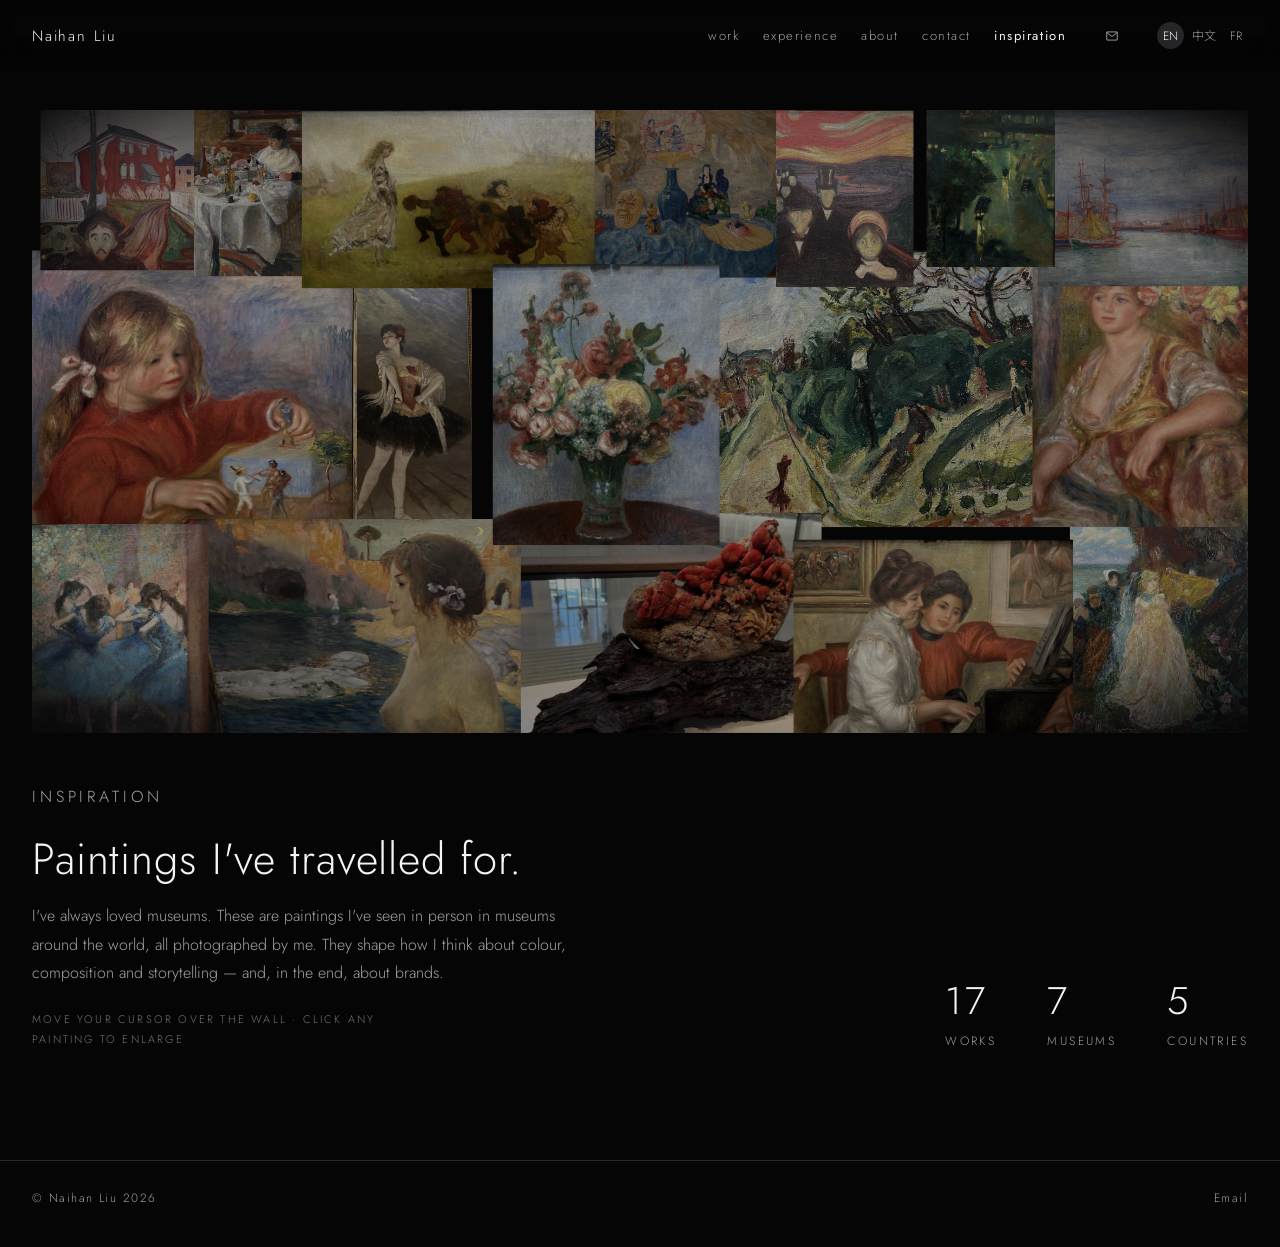
==== commit 70db0945: "Inspiration: add Orsay, Orangerie, Berlin and Beijing works Co-Authored-By: Claude Opus 5.5 <noreply" ====
--- a/inspiration.html
+++ b/inspiration.html
@@ -159,6 +159,8 @@
 const PARIS = { en: "Paris", zh: "巴黎", fr: "Paris" };
 const ORANGERIE = { en: "Musée de l'Orangerie", zh: "橘园美术馆", fr: "Musée de l'Orangerie" };
 const RENOIR = { en: "Pierre-Auguste Renoir", zh: "皮埃尔-奥古斯特·雷诺阿", fr: "Pierre-Auguste Renoir" };
+const ORSAY = { en: "Musée d'Orsay", zh: "奥赛博物馆", fr: "Musée d'Orsay" };
+const BEIJING = { en: "Beijing", zh: "北京", fr: "Pékin" };
 const ARTWORKS = [
   { image: "inspiration/munch-red-virginia-creeper.jpg", photo: "inspiration/munch-red-virginia-creeper-wall.jpg", ratio: 1.014,
     title: { en: "Red Virginia Creeper", zh: "红色爬山虎", fr: "Vigne vierge rouge" }, artist: { en: "Edvard Munch", zh: "爱德华·蒙克", fr: "Edvard Munch" },
@@ -196,6 +198,20 @@
   { image: "inspiration/renoir-blonde-woman-rose.jpg", photo: "inspiration/renoir-blonde-woman-rose-wall.jpg", ratio: 0.826,
     title: { en: "Blonde Woman with a Rose", zh: "戴玫瑰的金发女子", fr: "Femme blonde à la rose" }, artist: RENOIR,
     year: "", museum: ORANGERIE, city: PARIS, country: "FR" },
+  { image: "inspiration/degas-blue-dancers.jpg", photo: "inspiration/degas-blue-dancers-wall.jpg", ratio: 0.846,
+    title: { en: "Blue Dancers", zh: "蓝色舞者", fr: "Danseuses bleues" }, artist: { en: "Edgar Degas", zh: "埃德加·德加", fr: "Edgar Degas" },
+    year: "c. 1893", museum: ORSAY, city: PARIS, country: "FR" },
+  { image: "inspiration/toorop-hetaera.jpg", photo: "inspiration/toorop-hetaera-wall.jpg", ratio: 1.628,
+    title: { en: "Hetaera (Venus of the Sea)", zh: "交际花（海之维纳斯）", fr: "Hétaïre (Vénus de la mer)" }, artist: { en: "Jan Toorop", zh: "扬·托罗普", fr: "Jan Toorop" },
+    year: "1889–1890", museum: ANG, city: BERLIN, country: "DE" },
+  { image: "inspiration/zhou-hongping-bloodstone.jpg", photo: "inspiration/zhou-hongping-bloodstone-wall.jpg", ratio: 1.365,
+    title: { en: "Abundance Year After Year", zh: "连年有余", fr: "Abondance d'année en année" }, artist: { en: "Zhou Hongping · Balin bloodstone", zh: "周宏平 · 巴林鸡血石", fr: "Zhou Hongping · pierre de sang de Balin" },
+    year: "", museum: { en: "China National Arts and Crafts Museum", zh: "中国工艺美术馆", fr: "Musée national des arts et métiers de Chine" }, city: BEIJING, country: "CN" },
+  { image: "inspiration/renoir-lerolle-piano.jpg", photo: "inspiration/renoir-lerolle-piano-wall.jpg", ratio: 1.276,
+    title: { en: "Yvonne and Christine Lerolle at the Piano", zh: "钢琴前的伊冯娜与克里斯蒂娜·勒罗尔", fr: "Yvonne et Christine Lerolle au piano" }, artist: RENOIR,
+    year: "c. 1897", museum: ORANGERIE, city: PARIS, country: "FR" },
+  { image: "inspiration/berlin-woman-yellow-gown.jpg", photo: "inspiration/berlin-woman-yellow-gown-wall.jpg", ratio: 0.863,
+    title: "", artist: "", year: "", museum: ANG, city: BERLIN, country: "DE" },
 ];
 
 const NAME = "Naihan Liu", EMAIL = "naihannn.liu@gmail.com";
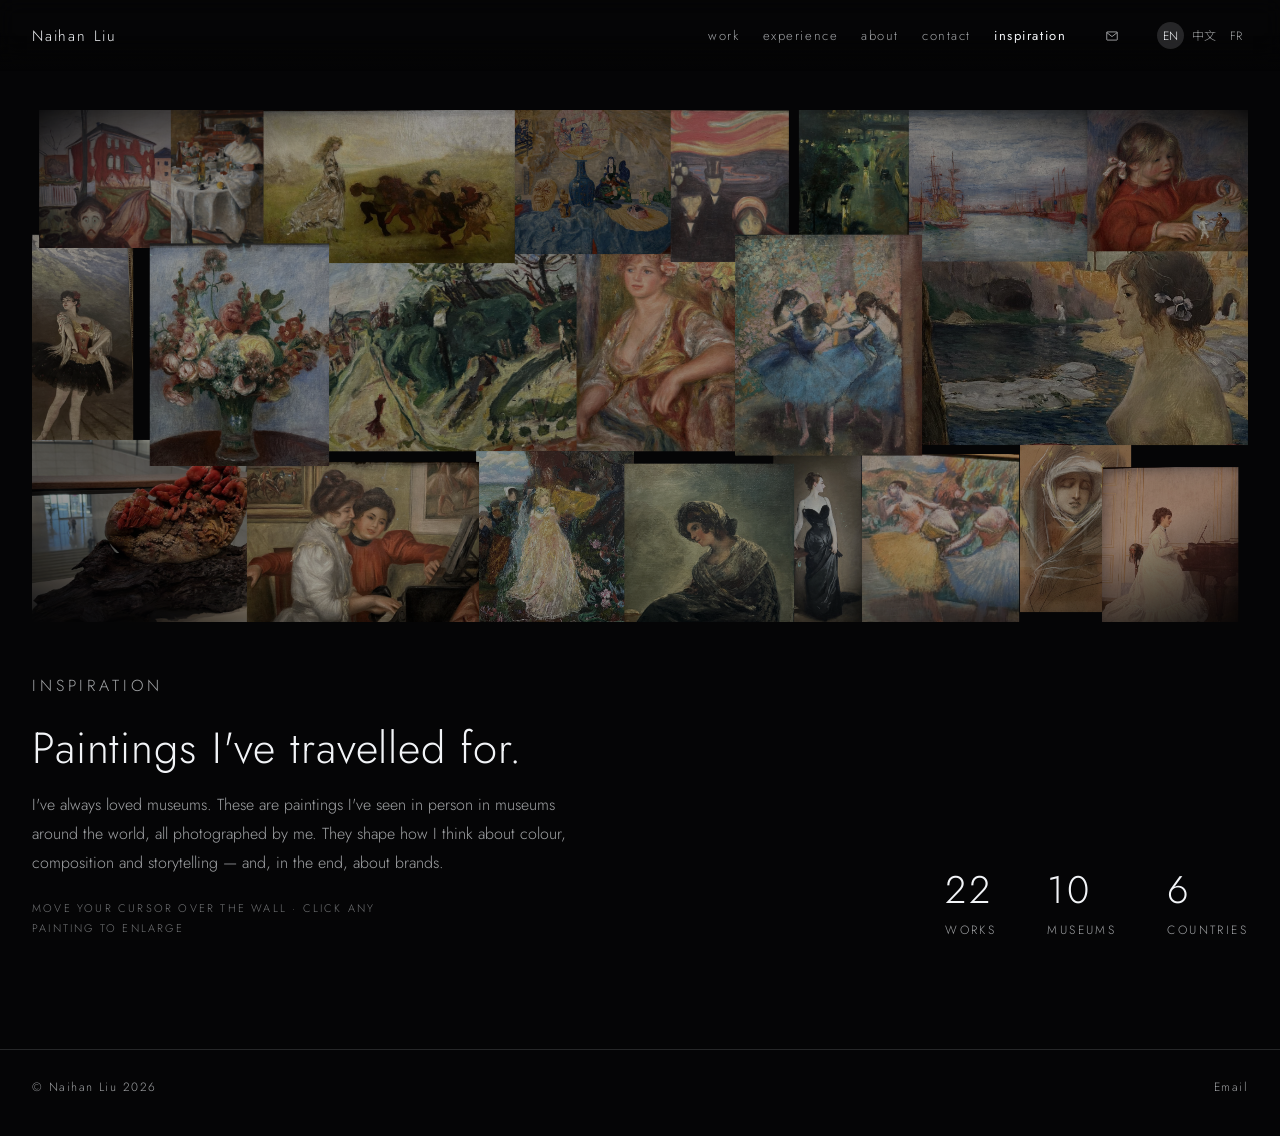
==== commit cfafc580: "Inspiration: add Prado, Málaga, Orsay and Petit Palais works Co-Authored-By: Claude Opus 5.5 <norepl" ====
--- a/inspiration.html
+++ b/inspiration.html
@@ -161,6 +161,7 @@
 const RENOIR = { en: "Pierre-Auguste Renoir", zh: "皮埃尔-奥古斯特·雷诺阿", fr: "Pierre-Auguste Renoir" };
 const ORSAY = { en: "Musée d'Orsay", zh: "奥赛博物馆", fr: "Musée d'Orsay" };
 const BEIJING = { en: "Beijing", zh: "北京", fr: "Pékin" };
+const DEGAS = { en: "Edgar Degas", zh: "埃德加·德加", fr: "Edgar Degas" };
 const ARTWORKS = [
   { image: "inspiration/munch-red-virginia-creeper.jpg", photo: "inspiration/munch-red-virginia-creeper-wall.jpg", ratio: 1.014,
     title: { en: "Red Virginia Creeper", zh: "红色爬山虎", fr: "Vigne vierge rouge" }, artist: { en: "Edvard Munch", zh: "爱德华·蒙克", fr: "Edvard Munch" },
@@ -199,7 +200,7 @@
     title: { en: "Blonde Woman with a Rose", zh: "戴玫瑰的金发女子", fr: "Femme blonde à la rose" }, artist: RENOIR,
     year: "", museum: ORANGERIE, city: PARIS, country: "FR" },
   { image: "inspiration/degas-blue-dancers.jpg", photo: "inspiration/degas-blue-dancers-wall.jpg", ratio: 0.846,
-    title: { en: "Blue Dancers", zh: "蓝色舞者", fr: "Danseuses bleues" }, artist: { en: "Edgar Degas", zh: "埃德加·德加", fr: "Edgar Degas" },
+    title: { en: "Blue Dancers", zh: "蓝色舞者", fr: "Danseuses bleues" }, artist: DEGAS,
     year: "c. 1893", museum: ORSAY, city: PARIS, country: "FR" },
   { image: "inspiration/toorop-hetaera.jpg", photo: "inspiration/toorop-hetaera-wall.jpg", ratio: 1.628,
     title: { en: "Hetaera (Venus of the Sea)", zh: "交际花（海之维纳斯）", fr: "Hétaïre (Vénus de la mer)" }, artist: { en: "Jan Toorop", zh: "扬·托罗普", fr: "Jan Toorop" },
@@ -212,6 +213,21 @@
     year: "c. 1897", museum: ORANGERIE, city: PARIS, country: "FR" },
   { image: "inspiration/berlin-woman-yellow-gown.jpg", photo: "inspiration/berlin-woman-yellow-gown-wall.jpg", ratio: 0.863,
     title: "", artist: "", year: "", museum: ANG, city: BERLIN, country: "DE" },
+  { image: "inspiration/goya-milkmaid-bordeaux.jpg", photo: "inspiration/goya-milkmaid-bordeaux-wall.jpg", ratio: 0.939,
+    title: { en: "The Milkmaid of Bordeaux", zh: "波尔多的挤奶女工", fr: "La Laitière de Bordeaux" }, artist: { en: "Francisco de Goya", zh: "弗朗西斯科·戈雅", fr: "Francisco de Goya" },
+    year: "c. 1825–1827", museum: { en: "Museo del Prado", zh: "普拉多博物馆", fr: "Musée du Prado" }, city: { en: "Madrid", zh: "马德里", fr: "Madrid" }, country: "ES" },
+  { image: "inspiration/sargent-madame-x.jpg", photo: "inspiration/sargent-madame-x-wall.jpg", ratio: 0.498,
+    title: { en: "Madame X (Madame Pierre Gautreau)", zh: "X 夫人（皮埃尔·戈特罗夫人）", fr: "Madame X (Madame Pierre Gautreau)" }, artist: { en: "John Singer Sargent", zh: "约翰·辛格·萨金特", fr: "John Singer Sargent" },
+    year: "1883–1884", museum: ORSAY, city: PARIS, country: "FR",
+    note: { en: "Seen at the Musée d'Orsay's Sargent exhibition, on loan from The Met.", zh: "在奥赛博物馆的萨金特特展上看到，由大都会艺术博物馆借展。", fr: "Vu à l'exposition Sargent du musée d'Orsay, prêt du Metropolitan Museum of Art." } },
+  { image: "inspiration/degas-three-dancers.jpg", photo: "inspiration/degas-three-dancers-wall.jpg", ratio: 0.867,
+    title: { en: "Three Dancers", zh: "三位舞者", fr: "Trois danseuses" }, artist: DEGAS,
+    year: "", museum: ORSAY, city: PARIS, country: "FR" },
+  { image: "inspiration/martinez-de-la-vega-dolorosa.jpg", photo: "inspiration/martinez-de-la-vega-dolorosa-wall.jpg", ratio: 0.617,
+    title: { en: "Our Lady of Sorrows (Dolorosa)", zh: "悲伤圣母（Dolorosa）", fr: "Dolorosa" }, artist: { en: "Joaquín Martínez de la Vega", zh: "华金·马丁内斯·德拉维加", fr: "Joaquín Martínez de la Vega" },
+    year: "", museum: { en: "Museo Casa Natal Picasso", zh: "毕加索故居博物馆", fr: "Musée Maison natale de Picasso" }, city: { en: "Málaga", zh: "马拉加", fr: "Malaga" }, country: "ES" },
+  { image: "inspiration/petit-palais-woman-piano.jpg", photo: "inspiration/petit-palais-woman-piano-wall.jpg", ratio: 0.769,
+    title: "", artist: "", year: "", museum: { en: "Petit Palais", zh: "小皇宫博物馆", fr: "Petit Palais" }, city: PARIS, country: "FR" },
 ];
 
 const NAME = "Naihan Liu", EMAIL = "naihannn.liu@gmail.com";
@@ -283,6 +299,9 @@
     const target = base * (.7 + R()*.6);                      // varied row heights
     let row = [], sum = 0;
     while (i < ARTWORKS.length && (sum * target < W || row.length < 2)){ row.push(i); sum += ARTWORKS[i].ratio || 1; i++; }
+    // don't leave a short orphan row at the end: fold the leftovers into this row
+    const rest = ARTWORKS.slice(i).reduce((t, a) => t + (a.ratio || 1), 0);
+    if (rest > 0 && rest * target < W * .6){ while (i < ARTWORKS.length){ row.push(i); sum += ARTWORKS[i].ratio || 1; i++; } }
     const last = i >= ARTWORKS.length && sum * target < W * .7;
     const h = last ? target : W / sum;
     let x = last ? (W - sum*h)/2 : 0;
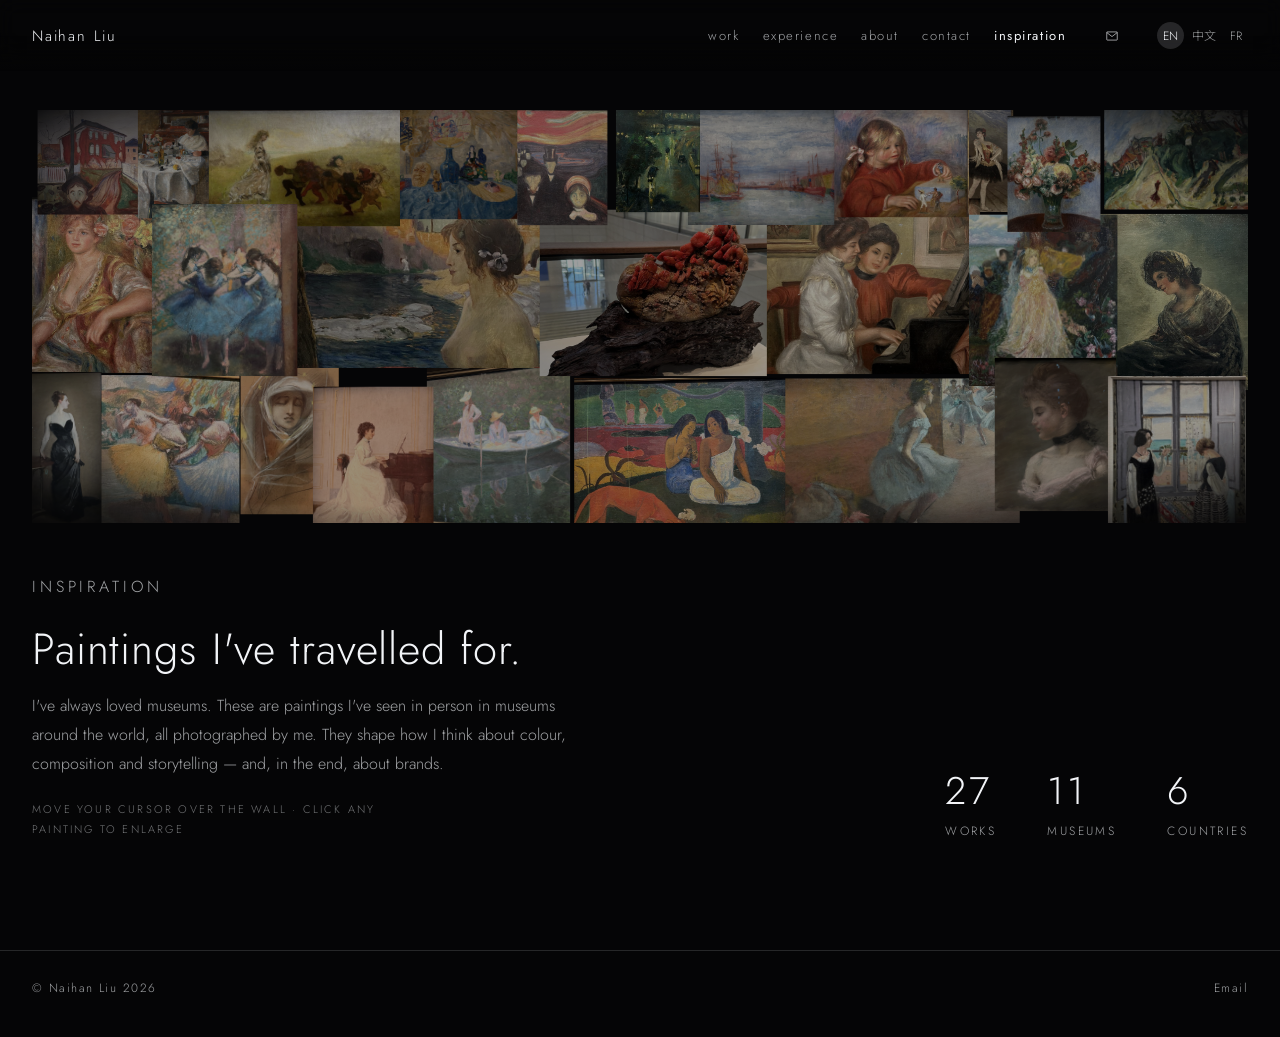
==== commit 74b1491c: "Inspiration: add Monet, Gauguin, Degas and more Paris works Co-Authored-By: Claude Opus 5.5 <noreply" ====
--- a/inspiration.html
+++ b/inspiration.html
@@ -228,6 +228,18 @@
     year: "", museum: { en: "Museo Casa Natal Picasso", zh: "毕加索故居博物馆", fr: "Musée Maison natale de Picasso" }, city: { en: "Málaga", zh: "马拉加", fr: "Malaga" }, country: "ES" },
   { image: "inspiration/petit-palais-woman-piano.jpg", photo: "inspiration/petit-palais-woman-piano-wall.jpg", ratio: 0.769,
     title: "", artist: "", year: "", museum: { en: "Petit Palais", zh: "小皇宫博物馆", fr: "Petit Palais" }, city: PARIS, country: "FR" },
+  { image: "inspiration/monet-en-norvegienne.jpg", photo: "inspiration/monet-en-norvegienne-wall.jpg", ratio: 0.887,
+    title: { en: "In the \"Norwegian\" Boat", zh: "挪威小船", fr: "En norvégienne" }, artist: { en: "Claude Monet", zh: "克劳德·莫奈", fr: "Claude Monet" },
+    year: "c. 1887", museum: ORSAY, city: PARIS, country: "FR" },
+  { image: "inspiration/gauguin-arearea.jpg", photo: "inspiration/gauguin-arearea-wall.jpg", ratio: 1.266,
+    title: { en: "Arearea (Joyfulness)", zh: "欢乐（Arearea）", fr: "Arearea" }, artist: { en: "Paul Gauguin", zh: "保罗·高更", fr: "Paul Gauguin" },
+    year: "1892", museum: ORSAY, city: PARIS, country: "FR" },
+  { image: "inspiration/degas-dancer-blue.jpg", photo: "inspiration/degas-dancer-blue-wall.jpg", ratio: 1.613,
+    title: "", artist: DEGAS, year: "", museum: ORSAY, city: PARIS, country: "FR" },
+  { image: "inspiration/petit-palais-pastel-portrait.jpg", photo: "inspiration/petit-palais-pastel-portrait-wall.jpg", ratio: 0.791,
+    title: "", artist: "", year: "", museum: { en: "Petit Palais", zh: "小皇宫博物馆", fr: "Petit Palais" }, city: PARIS, country: "FR" },
+  { image: "inspiration/mam-women-at-window.jpg", photo: "inspiration/mam-women-at-window-wall.jpg", ratio: 0.857,
+    title: "", artist: "", year: "", museum: { en: "Musée d'Art Moderne de Paris", zh: "巴黎市立现代艺术博物馆", fr: "Musée d'Art Moderne de Paris" }, city: PARIS, country: "FR" },
 ];
 
 const NAME = "Naihan Liu", EMAIL = "naihannn.liu@gmail.com";
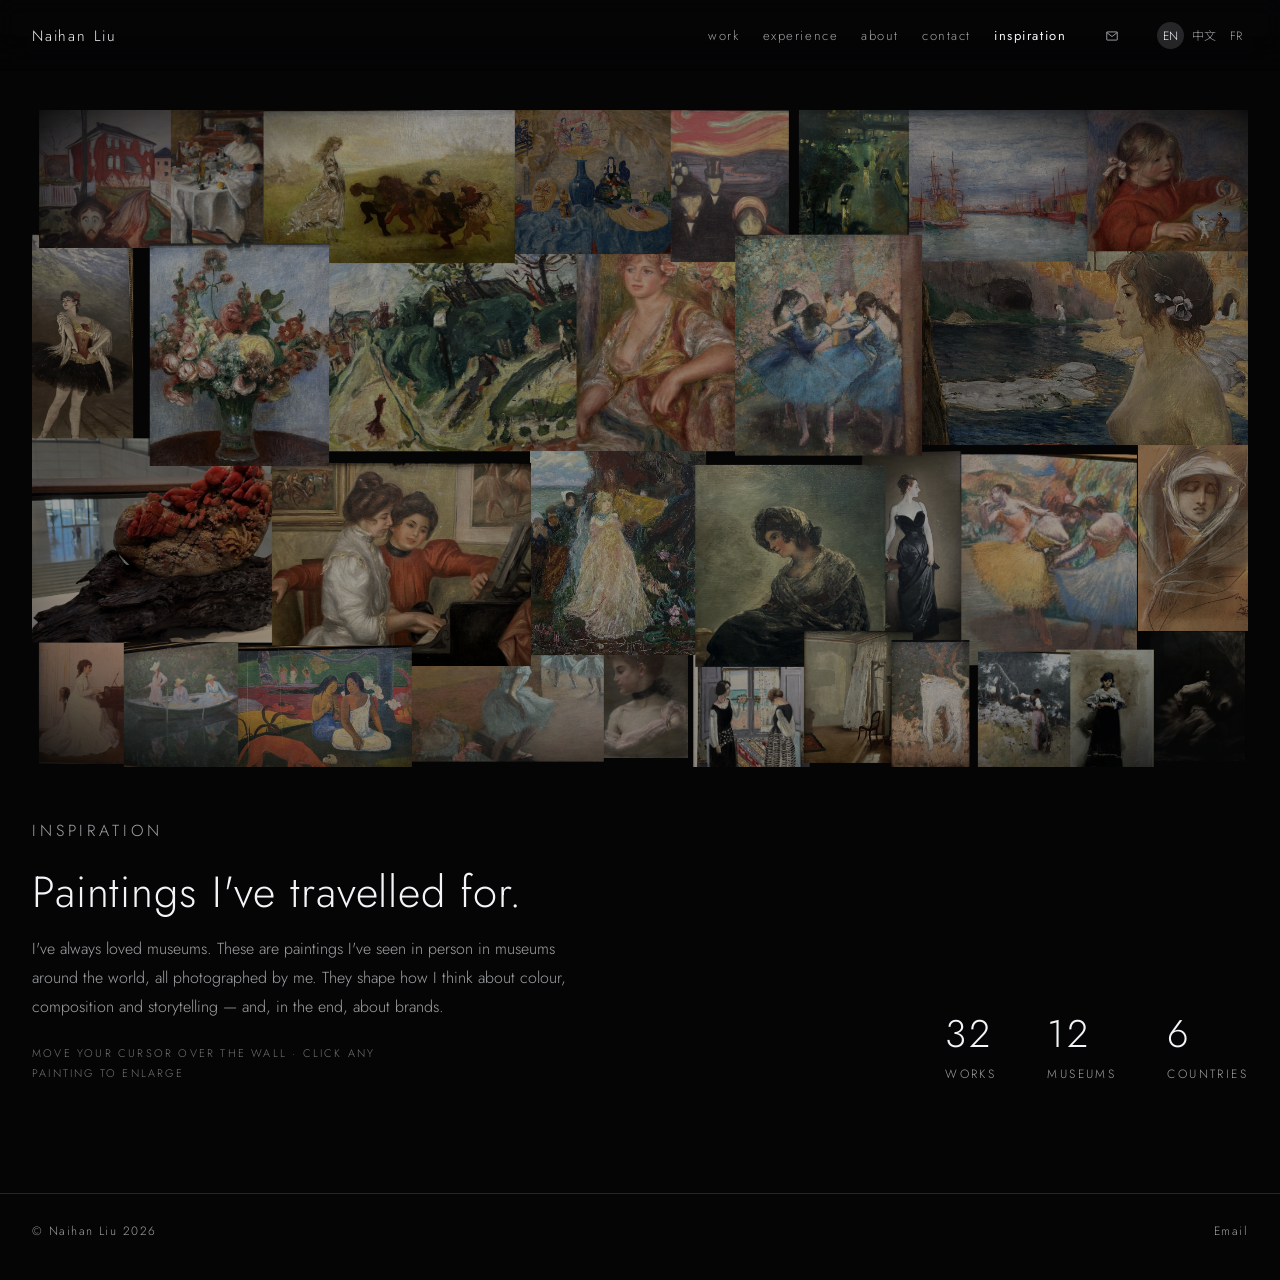
==== commit 415d57ce: "Inspiration: add Menzel, Bonnard, Sargent and Grand Palais works Co-Authored-By: Claude Opus 5.5 <no" ====
--- a/inspiration.html
+++ b/inspiration.html
@@ -162,6 +162,7 @@
 const ORSAY = { en: "Musée d'Orsay", zh: "奥赛博物馆", fr: "Musée d'Orsay" };
 const BEIJING = { en: "Beijing", zh: "北京", fr: "Pékin" };
 const DEGAS = { en: "Edgar Degas", zh: "埃德加·德加", fr: "Edgar Degas" };
+const SARGENT = { en: "John Singer Sargent", zh: "约翰·辛格·萨金特", fr: "John Singer Sargent" };
 const ARTWORKS = [
   { image: "inspiration/munch-red-virginia-creeper.jpg", photo: "inspiration/munch-red-virginia-creeper-wall.jpg", ratio: 1.014,
     title: { en: "Red Virginia Creeper", zh: "红色爬山虎", fr: "Vigne vierge rouge" }, artist: { en: "Edvard Munch", zh: "爱德华·蒙克", fr: "Edvard Munch" },
@@ -217,7 +218,7 @@
     title: { en: "The Milkmaid of Bordeaux", zh: "波尔多的挤奶女工", fr: "La Laitière de Bordeaux" }, artist: { en: "Francisco de Goya", zh: "弗朗西斯科·戈雅", fr: "Francisco de Goya" },
     year: "c. 1825–1827", museum: { en: "Museo del Prado", zh: "普拉多博物馆", fr: "Musée du Prado" }, city: { en: "Madrid", zh: "马德里", fr: "Madrid" }, country: "ES" },
   { image: "inspiration/sargent-madame-x.jpg", photo: "inspiration/sargent-madame-x-wall.jpg", ratio: 0.498,
-    title: { en: "Madame X (Madame Pierre Gautreau)", zh: "X 夫人（皮埃尔·戈特罗夫人）", fr: "Madame X (Madame Pierre Gautreau)" }, artist: { en: "John Singer Sargent", zh: "约翰·辛格·萨金特", fr: "John Singer Sargent" },
+    title: { en: "Madame X (Madame Pierre Gautreau)", zh: "X 夫人（皮埃尔·戈特罗夫人）", fr: "Madame X (Madame Pierre Gautreau)" }, artist: SARGENT,
     year: "1883–1884", museum: ORSAY, city: PARIS, country: "FR",
     note: { en: "Seen at the Musée d'Orsay's Sargent exhibition, on loan from The Met.", zh: "在奥赛博物馆的萨金特特展上看到，由大都会艺术博物馆借展。", fr: "Vu à l'exposition Sargent du musée d'Orsay, prêt du Metropolitan Museum of Art." } },
   { image: "inspiration/degas-three-dancers.jpg", photo: "inspiration/degas-three-dancers-wall.jpg", ratio: 0.867,
@@ -240,6 +241,19 @@
     title: "", artist: "", year: "", museum: { en: "Petit Palais", zh: "小皇宫博物馆", fr: "Petit Palais" }, city: PARIS, country: "FR" },
   { image: "inspiration/mam-women-at-window.jpg", photo: "inspiration/mam-women-at-window-wall.jpg", ratio: 0.857,
     title: "", artist: "", year: "", museum: { en: "Musée d'Art Moderne de Paris", zh: "巴黎市立现代艺术博物馆", fr: "Musée d'Art Moderne de Paris" }, city: PARIS, country: "FR" },
+  { image: "inspiration/menzel-balcony-room.jpg", photo: "inspiration/menzel-balcony-room-wall.jpg", ratio: 0.819,
+    title: { en: "The Balcony Room", zh: "阳台房间", fr: "La Chambre au balcon" }, artist: { en: "Adolph Menzel", zh: "阿道夫·门采尔", fr: "Adolph Menzel" },
+    year: "1845", museum: ANG, city: BERLIN, country: "DE" },
+  { image: "inspiration/bonnard-white-cat.jpg", photo: "inspiration/bonnard-white-cat-wall.jpg", ratio: 0.609,
+    title: { en: "The White Cat", zh: "白猫", fr: "Le Chat blanc" }, artist: { en: "Pierre Bonnard", zh: "皮埃尔·博纳尔", fr: "Pierre Bonnard" },
+    year: "1894", museum: ORSAY, city: PARIS, country: "FR" },
+  { image: "inspiration/sargent-a-capriote.jpg", photo: "inspiration/sargent-a-capriote-wall.jpg", ratio: 0.728,
+    title: { en: "A Capriote", zh: "卡普里女孩", fr: "Une Capriote" }, artist: SARGENT,
+    year: "1878", museum: ORSAY, city: PARIS, country: "FR" },
+  { image: "inspiration/sargent-watercolour-woman.jpg", photo: "inspiration/sargent-watercolour-woman-wall.jpg", ratio: 0.729,
+    title: "", artist: SARGENT, year: "", museum: ORSAY, city: PARIS, country: "FR" },
+  { image: "inspiration/grand-palais-figure-dark.jpg", photo: "inspiration/grand-palais-figure-dark-wall.jpg", ratio: 0.732,
+    title: "", artist: "", year: "", museum: { en: "Grand Palais", zh: "巴黎大皇宫", fr: "Grand Palais" }, city: PARIS, country: "FR" },
 ];
 
 const NAME = "Naihan Liu", EMAIL = "naihannn.liu@gmail.com";
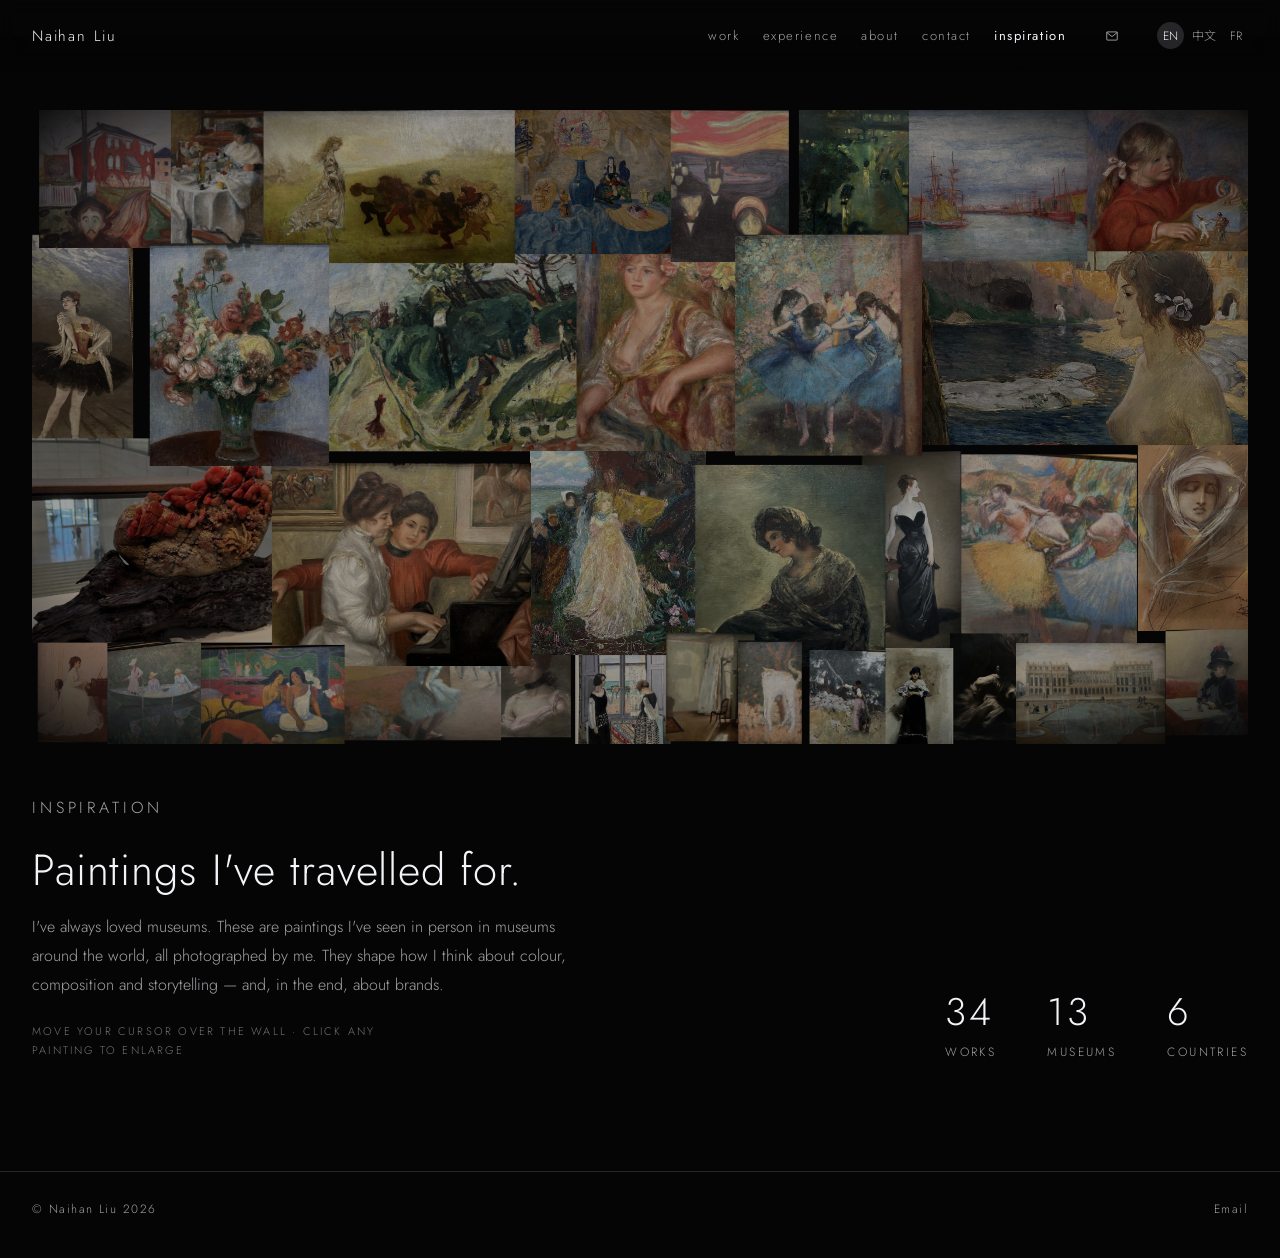
==== commit 8303e7fd: "Inspiration: add Versailles view and café portrait Co-Authored-By: Claude Opus 5.5 <noreply@anthropi" ====
--- a/inspiration.html
+++ b/inspiration.html
@@ -254,6 +254,11 @@
     title: "", artist: SARGENT, year: "", museum: ORSAY, city: PARIS, country: "FR" },
   { image: "inspiration/grand-palais-figure-dark.jpg", photo: "inspiration/grand-palais-figure-dark-wall.jpg", ratio: 0.732,
     title: "", artist: "", year: "", museum: { en: "Grand Palais", zh: "巴黎大皇宫", fr: "Grand Palais" }, city: PARIS, country: "FR" },
+  { image: "inspiration/versailles-chateau-gardens-1672.jpg", photo: "inspiration/versailles-chateau-gardens-1672-wall.jpg", ratio: 1.338,
+    title: { en: "View of the Château de Versailles from the Gardens", zh: "从花园望凡尔赛宫", fr: "Vue du château de Versailles, du côté des jardins" }, artist: { en: "Anonymous", zh: "佚名", fr: "Anonyme" },
+    year: "c. 1672", museum: { en: "Palace of Versailles", zh: "凡尔赛宫", fr: "Château de Versailles" }, city: { en: "Versailles", zh: "凡尔赛", fr: "Versailles" }, country: "FR" },
+  { image: "inspiration/cafe-woman-red-banquette.jpg", photo: "inspiration/cafe-woman-red-banquette-wall.jpg", ratio: 0.794,
+    title: "", artist: "", year: "", museum: "", city: "", country: "" },
 ];
 
 const NAME = "Naihan Liu", EMAIL = "naihannn.liu@gmail.com";
@@ -380,8 +385,8 @@
 
 // ---------- counts ----------
 function renderCounts(){
-  const n = new Set(ARTWORKS.map(a => key(a.museum)+'|'+key(a.city))).size;
-  const c = new Set(ARTWORKS.map(a => key(a.country))).size;
+  const n = new Set(ARTWORKS.filter(a => key(a.museum)).map(a => key(a.museum)+'|'+key(a.city))).size;
+  const c = new Set(ARTWORKS.filter(a => a.country).map(a => key(a.country))).size;
   $('counts').innerHTML = [[ARTWORKS.length, UI.works],[n, UI.museums],[c, UI.countries]]
     .map(([v,l]) => `<div><strong>${v}</strong>${t(l)}</div>`).join('');
 }
